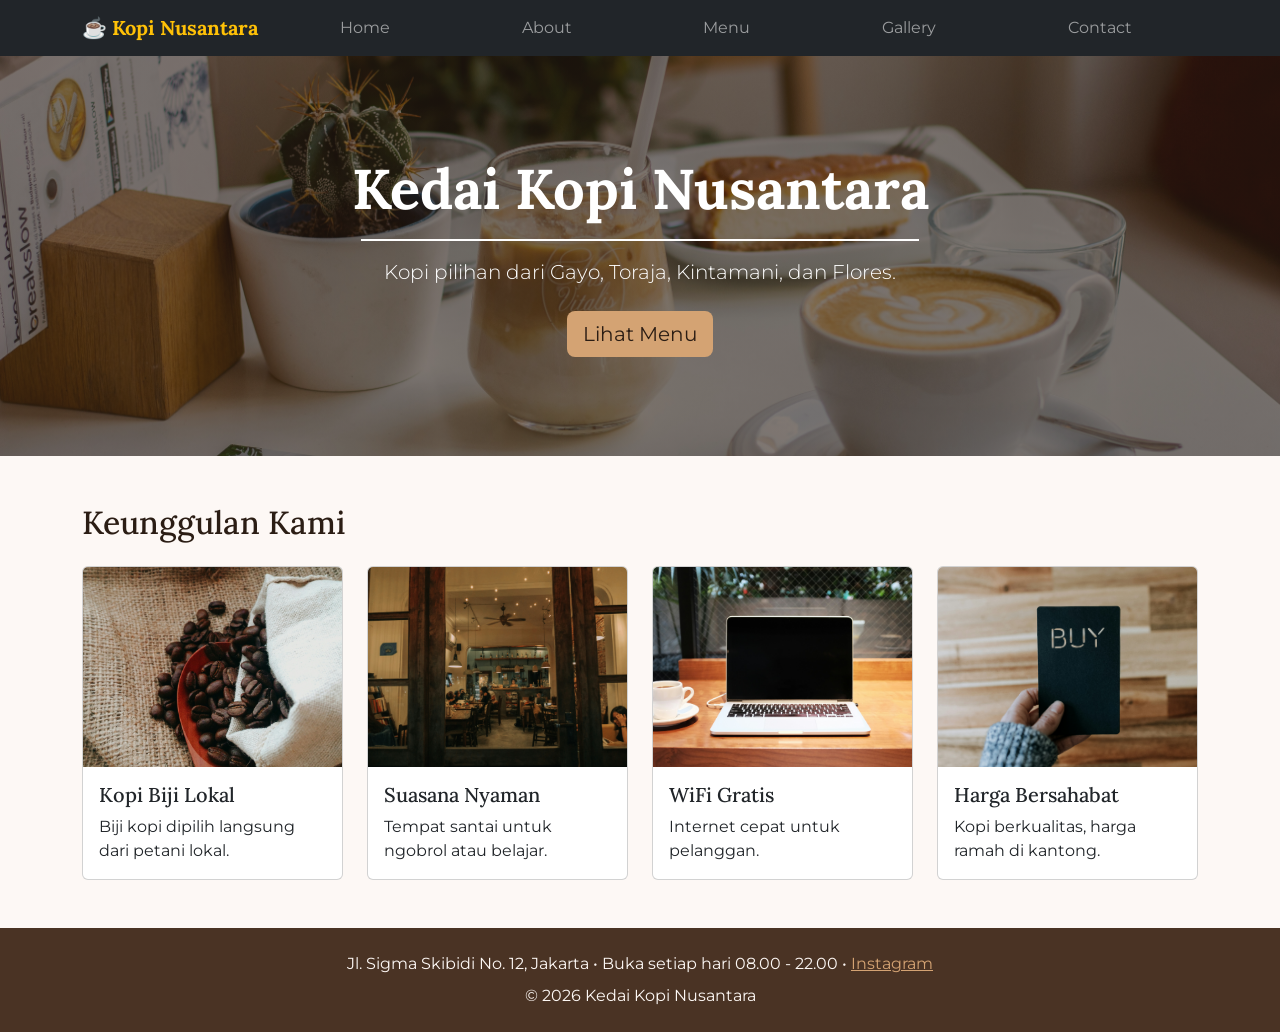
==== index.html @ 374ae395 "ini hasil pertama" ====
<!doctype html>
<html lang="en">
  <head>
    <meta charset="UTF-8" />
    <meta name="viewport" content="width=device-width, initial-scale=1.0" />
    <link
      href="https://cdn.jsdelivr.net/npm/bootstrap@5.3.3/dist/css/bootstrap.min.css"
      rel="stylesheet"
    />
    <link rel="preconnect" href="https://fonts.googleapis.com" />
    <link rel="preconnect" href="https://fonts.gstatic.com" crossorigin />
    <link
      href="https://fonts.googleapis.com/css2?family=Lora:wght@600;700&family=Montserrat:wght@400;600&display=swap"
      rel="stylesheet"
    />
    <link href="style.css" rel="stylesheet" />
    <title>Kedai Kopi Nusantara</title>
  </head>
  <body>
    <!-- BAGIAN NAVBAR INI -->
    <nav class="navbar navbar-expand-lg navbar-dark bg-dark">
      <div class="container">
        <!-- 1. BAGIAN LOGO / JUDUL -->
        <a class="navbar-brand fw-bold text-warning" href="index.html"
          >☕ Kopi Nusantara</a
        >

        <!-- 2. TOMBOL HAMBURGER (Otomatis muncul kalau dibuka di HP) -->
        <button
          class="navbar-toggler"
          type="button"
          data-bs-toggle="collapse"
          data-bs-target="#menuNavigasi"
        >
          <span class="navbar-toggler-icon"></span>
        </button>

        <!-- 3. BAGIAN DAFTAR MENU -->
        <div class="collapse navbar-collapse" id="menuNavigasi">
          <ul class="navbar-nav w-100 justify-content-lg-around">
            <li class="nav-item">
              <a class="nav-link" href="index.html">Home</a>
            </li>
            <li class="nav-item">
              <a class="nav-link" href="about.html">About</a>
            </li>
            <li class="nav-item">
              <a class="nav-link" href="menu.html">Menu</a>
            </li>
            <li class="nav-item">
              <a class="nav-link" href="gallery.html">Gallery</a>
            </li>
            <li class="nav-item">
              <a class="nav-link" href="contact.html">Contact</a>
            </li>
          </ul>
        </div>
      </div>
    </nav>

    <main>
      <section class="hero text-center text-white">
        <div class="container">
          <h1 class="display-4 fw-bold">Kedai Kopi Nusantara</h1>
          <hr class="border-white border-2 opacity-100 w-50 mx-auto" />
          <p class="lead mb-4">
            Kopi pilihan dari Gayo, Toraja, Kintamani, dan Flores.
          </p>
          <a href="menu.html" class="btn btn-kopi btn-lg">Lihat Menu</a>
        </div>
      </section>

      <!-- section keunggulan dst di bawah sini -->
      <section class="py-5">
        <div class="container">
          <h2 class="mb-4">Keunggulan Kami</h2>

          <div class="row g-4">
            <!-- KARTU 1 -->
            <div class="col-12 col-md-6 col-xl-3">
              <article class="card h-100">
                <img
                  src="assets/biji-kopi.jpg"
                  class="card-img-top"
                  alt="Biji kopi lokal dalam karung"
                />
                <div class="card-body">
                  <h3 class="card-title h5">Kopi Biji Lokal</h3>
                  <p class="card-text">
                    Biji kopi dipilih langsung dari petani lokal.
                  </p>
                </div>
              </article>
            </div>

            <!-- KARTU 2: copy blok di atas, ganti isinya -->
            <div class="col-12 col-md-6 col-xl-3">
              <article class="card h-100">
                <img
                  src="assets/suasana-nyaman.jpg"
                  class="card-img-top"
                  alt="Suasana nyaman di dalam kedai kopi"
                />
                <div class="card-body">
                  <h3 class="card-title h5">Suasana Nyaman</h3>
                  <p class="card-text">
                    Tempat santai untuk ngobrol atau belajar.
                  </p>
                </div>
              </article>
            </div>

            <!-- KARTU 3 -->
            <div class="col-12 col-md-6 col-xl-3">
              <article class="card h-100">
                <img
                  src="assets/cafe-laptop.jpg"
                  class="card-img-top"
                  alt="Pelanggan bekerja dengan laptop di kedai"
                />
                <div class="card-body">
                  <h3 class="card-title h5">WiFi Gratis</h3>
                  <p class="card-text">Internet cepat untuk pelanggan.</p>
                </div>
              </article>
            </div>

            <!-- KARTU 4 -->
            <div class="col-12 col-md-6 col-xl-3">
              <article class="card h-100">
                <img
                  src="assets/gambar-buy.jpg"
                  class="card-img-top"
                  alt="Secangkir kopi dengan harga terjangkau"
                />
                <div class="card-body">
                  <h3 class="card-title h5">Harga Bersahabat</h3>
                  <p class="card-text">
                    Kopi berkualitas, harga ramah di kantong.
                  </p>
                </div>
              </article>
            </div>
          </div>
        </div>
      </section>
    </main>

    <footer class="footer-kopi text-center py-4">
      <div class="container">
        <p class="mb-2">
          Jl. Sigma Skibidi No. 12, Jakarta &bull; Buka setiap hari 08.00 -
          22.00 &bull;
          <a href="https://www.instagram.com/" class="link-footer">Instagram</a>
        </p>
        <p class="mb-0">&copy; 2026 Kedai Kopi Nusantara</p>
      </div>
    </footer>

    <script src="https://cdn.jsdelivr.net/npm/bootstrap@5.3.3/dist/js/bootstrap.bundle.min.js"></script>
  </body>
</html>
---- style.css ----
body {
  background-color: #fdf8f5;
  color: #2b1d14;
  font-family: "Montserrat", sans-serif;
}

h1,
h2,
h3,
h4,
h5,
.navbar-brand {
  font-family: "Lora", serif;
}

.hero {
  min-height: 400px;
  display: flex;
  align-items: center;
  justify-content: center;
  background-color: #6f4e37;
  background-image:
    linear-gradient(rgba(43, 29, 20, 0.6), rgba(43, 29, 20, 0.6)),
    url("assets/hero.jpg");
  background-size: cover;
  background-position: center;
}

.btn-kopi {
  background-color: #d4a373;
  color: #2b1d14;
  border: none;
}

.btn-kopi:hover {
  background-color: #b98555;
  color: #2b1d14;
}

.card-img-top {
  height: 200px;
  object-fit: cover;
}

.footer-kopi {
  background-color: #4a3324;
  color: #fdf8f5;
}

.link-footer {
  color: #d4a373;
}

.link-footer:hover {
  color: #fdf8f5;
}
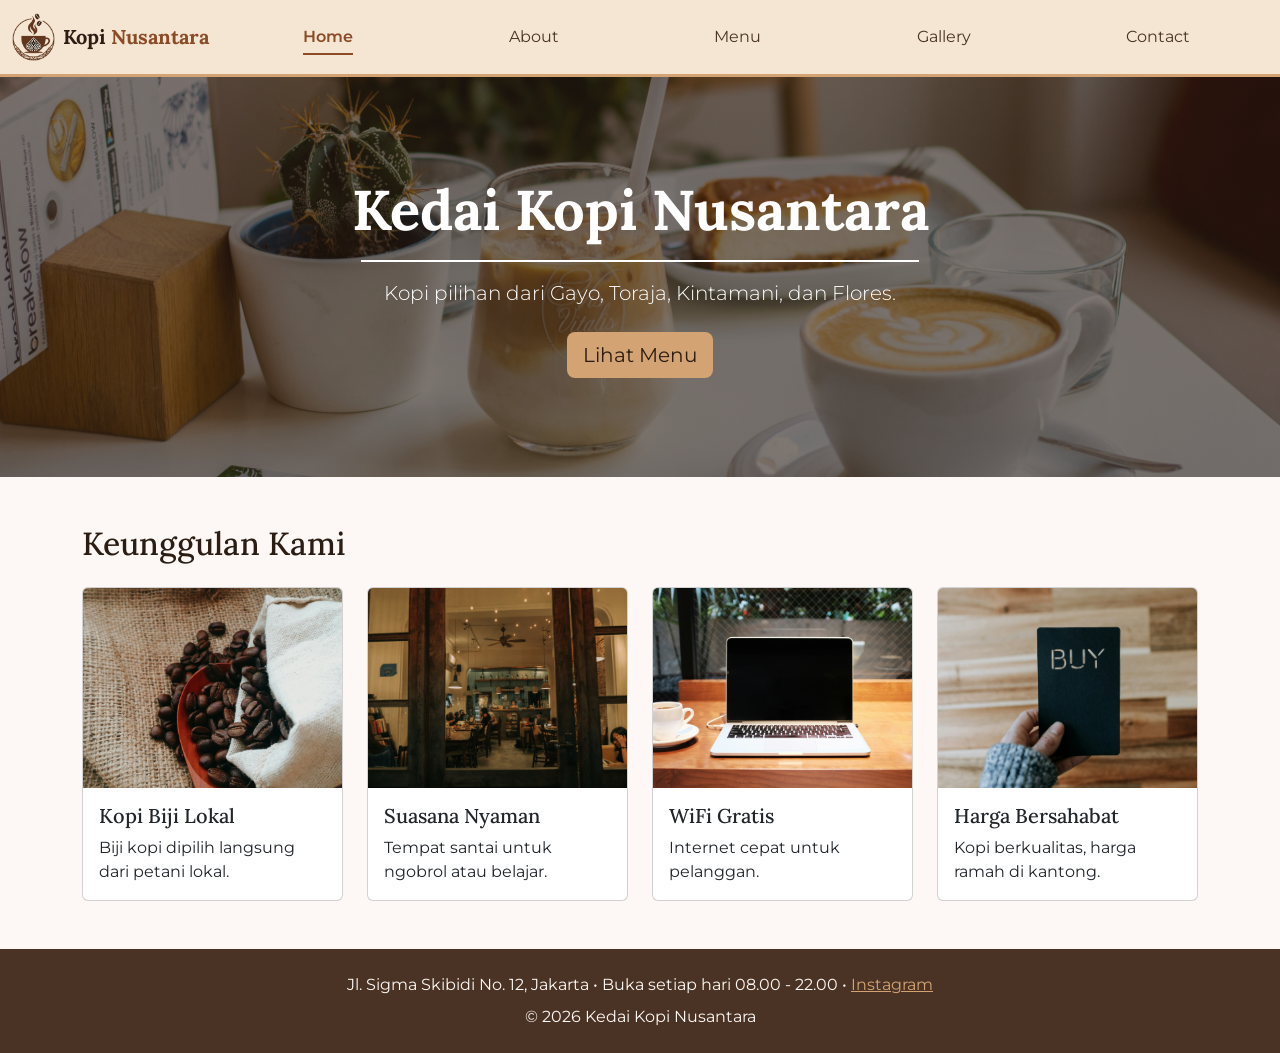
==== commit f7c4dfe0: "ini-navbar-baru" ====
--- a/index.html
+++ b/index.html
@@ -17,46 +17,55 @@
     <title>Kedai Kopi Nusantara</title>
   </head>
   <body>
-    <!-- BAGIAN NAVBAR INI -->
-    <nav class="navbar navbar-expand-lg navbar-dark bg-dark">
-      <div class="container">
-        <!-- 1. BAGIAN LOGO / JUDUL -->
-        <a class="navbar-brand fw-bold text-warning" href="index.html"
-          >☕ Kopi Nusantara</a
-        >
-
-        <!-- 2. TOMBOL HAMBURGER (Otomatis muncul kalau dibuka di HP) -->
-        <button
-          class="navbar-toggler"
-          type="button"
-          data-bs-toggle="collapse"
-          data-bs-target="#menuNavigasi"
-        >
-          <span class="navbar-toggler-icon"></span>
-        </button>
-
-        <!-- 3. BAGIAN DAFTAR MENU -->
-        <div class="collapse navbar-collapse" id="menuNavigasi">
-          <ul class="navbar-nav w-100 justify-content-lg-around">
-            <li class="nav-item">
-              <a class="nav-link" href="index.html">Home</a>
-            </li>
-            <li class="nav-item">
-              <a class="nav-link" href="about.html">About</a>
-            </li>
-            <li class="nav-item">
-              <a class="nav-link" href="menu.html">Menu</a>
-            </li>
-            <li class="nav-item">
-              <a class="nav-link" href="gallery.html">Gallery</a>
-            </li>
-            <li class="nav-item">
-              <a class="nav-link" href="contact.html">Contact</a>
-            </li>
-          </ul>
+    <header>
+      <nav class="navbar navbar-expand-lg navbar-kopi">
+        <div class="container-fluid">
+          <a class="navbar-brand d-flex align-items-center" href="index.html">
+            <img
+              src="assets/logo-kopi.png"
+              alt="Logo Kedai Kopi Nusantara"
+              height="48"
+              class="me-2"
+            />
+            <span class="brand-kopi"
+              >Kopi <span class="brand-nusantara">Nusantara</span></span
+            >
+          </a>
+          <button
+            class="navbar-toggler"
+            type="button"
+            data-bs-toggle="collapse"
+            data-bs-target="#navbarNav"
+            aria-controls="navbarNav"
+            aria-expanded="false"
+            aria-label="Toggle navigation"
+          >
+            <span class="navbar-toggler-icon"></span>
+          </button>
+          <div class="collapse navbar-collapse" id="navbarNav">
+            <ul class="navbar-nav w-100 justify-content-lg-around">
+              <li class="nav-item">
+                <a class="nav-link active" aria-current="page" href="index.html"
+                  >Home</a
+                >
+              </li>
+              <li class="nav-item">
+                <a class="nav-link" href="about.html">About</a>
+              </li>
+              <li class="nav-item">
+                <a class="nav-link" href="menu.html">Menu</a>
+              </li>
+              <li class="nav-item">
+                <a class="nav-link" href="gallery.html">Gallery</a>
+              </li>
+              <li class="nav-item">
+                <a class="nav-link" href="contact.html">Contact</a>
+              </li>
+            </ul>
+          </div>
         </div>
-      </div>
-    </nav>
+      </nav>
+    </header>
 
     <main>
       <section class="hero text-center text-white">
--- a/style.css
+++ b/style.css
@@ -30,6 +30,7 @@
   background-color: #d4a373;
   color: #2b1d14;
   border: none;
+  transition: background-color 0.3s;
 }
 
 .btn-kopi:hover {
@@ -54,3 +55,51 @@
 .link-footer:hover {
   color: #fdf8f5;
 }
+
+.navbar-kopi {
+  background-color: #f5e6d3;
+  border-bottom: 3px solid #d4a373;
+}
+
+.brand-kopi {
+  color: #2b1d14;
+  font-weight: 700;
+}
+
+.brand-nusantara {
+  color: #8a4b26;
+}
+
+.navbar-kopi .nav-link {
+  color: #4a3324;
+  position: relative;
+  transition: color 0.3s;
+}
+
+.navbar-kopi .nav-link:hover {
+  color: #8a4b26;
+}
+
+.navbar-kopi .nav-link.active {
+  color: #8a4b26;
+  font-weight: 600;
+}
+
+@media (min-width: 992px) {
+  .navbar-kopi .nav-link::after {
+    content: "";
+    position: absolute;
+    left: 0.5rem;
+    right: 0.5rem;
+    bottom: 2px;
+    height: 2px;
+    background-color: #8a4b26;
+    transform: scaleX(0);
+    transition: transform 0.3s;
+  }
+
+  .navbar-kopi .nav-link:hover::after,
+  .navbar-kopi .nav-link.active::after {
+    transform: scaleX(1);
+  }
+}
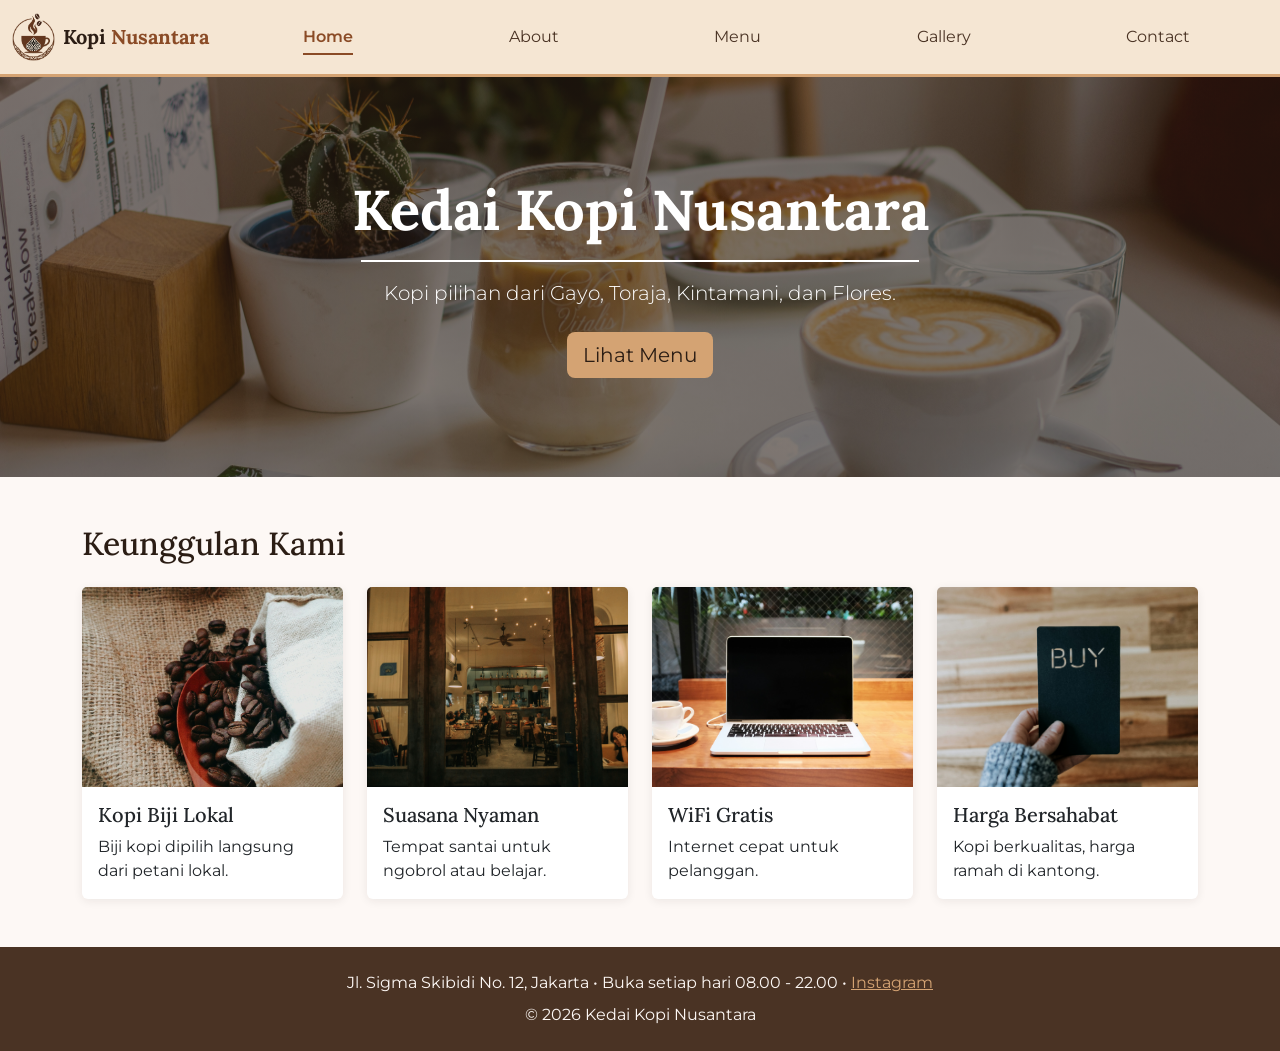
==== commit 682a671c: "Tamat? #1" ====
--- a/index.html
+++ b/index.html
@@ -15,6 +15,7 @@
     />
     <link href="style.css" rel="stylesheet" />
     <title>Kedai Kopi Nusantara</title>
+    <link rel="icon" type="image/png" href="assets/logo-kopi.png" />
   </head>
   <body>
     <header>
@@ -79,13 +80,11 @@
         </div>
       </section>
 
-      <!-- section keunggulan dst di bawah sini -->
       <section class="py-5">
         <div class="container">
           <h2 class="mb-4">Keunggulan Kami</h2>
 
           <div class="row g-4">
-            <!-- KARTU 1 -->
             <div class="col-12 col-md-6 col-xl-3">
               <article class="card h-100">
                 <img
@@ -102,7 +101,6 @@
               </article>
             </div>
 
-            <!-- KARTU 2: copy blok di atas, ganti isinya -->
             <div class="col-12 col-md-6 col-xl-3">
               <article class="card h-100">
                 <img
@@ -119,13 +117,12 @@
               </article>
             </div>
 
-            <!-- KARTU 3 -->
             <div class="col-12 col-md-6 col-xl-3">
               <article class="card h-100">
                 <img
                   src="assets/cafe-laptop.jpg"
                   class="card-img-top"
-                  alt="Pelanggan bekerja dengan laptop di kedai"
+                  alt="Laptop dan Kopi di atas meja kayu"
                 />
                 <div class="card-body">
                   <h3 class="card-title h5">WiFi Gratis</h3>
@@ -134,13 +131,12 @@
               </article>
             </div>
 
-            <!-- KARTU 4 -->
             <div class="col-12 col-md-6 col-xl-3">
               <article class="card h-100">
                 <img
                   src="assets/gambar-buy.jpg"
                   class="card-img-top"
-                  alt="Secangkir kopi dengan harga terjangkau"
+                  alt="Tangan Memegang buku harga"
                 />
                 <div class="card-body">
                   <h3 class="card-title h5">Harga Bersahabat</h3>
--- a/style.css
+++ b/style.css
@@ -103,3 +103,78 @@
     transform: scaleX(1);
   }
 }
+
+.foto-about {
+  width: 100%;
+  height: 350px;
+  object-fit: cover;
+}
+
+.foto-tim {
+  width: 160px;
+  height: 160px;
+  object-fit: cover;
+  border: 4px solid #d4a373;
+}
+
+.foto-galeri {
+  width: 100%;
+  height: 220px;
+  object-fit: cover;
+}
+
+.garis-aksen {
+  width: 60px;
+  height: 4px;
+  background-color: #d4a373;
+  border-radius: 2px;
+}
+
+.ikon-kontak {
+  width: 40px;
+  height: 40px;
+  min-width: 40px;
+  border-radius: 50%;
+  background-color: #f5e6d3;
+  display: flex;
+  align-items: center;
+  justify-content: center;
+  font-size: 1.1rem;
+}
+
+.card {
+  border: none;
+  box-shadow: 0 2px 10px rgba(43, 29, 20, 0.08);
+}
+
+.form-control:focus {
+  border-color: #d4a373;
+  box-shadow: 0 0 0 0.2rem rgba(212, 163, 115, 0.25);
+}
+
+.bingkai-galeri {
+  overflow: hidden;
+  border-radius: 0.5rem;
+  box-shadow: 0 2px 10px rgba(43, 29, 20, 0.1);
+}
+
+.foto-galeri {
+  width: 100%;
+  height: 220px;
+  object-fit: cover;
+  transition: transform 0.4s;
+  display: block;
+}
+
+.bingkai-galeri:hover .foto-galeri {
+  transform: scale(1.08);
+}
+
+.teks-aksen {
+  color: #8a4b26;
+}
+
+.judul-sub {
+  padding-left: 0.75rem;
+  border-left: 4px solid #d4a373;
+}
